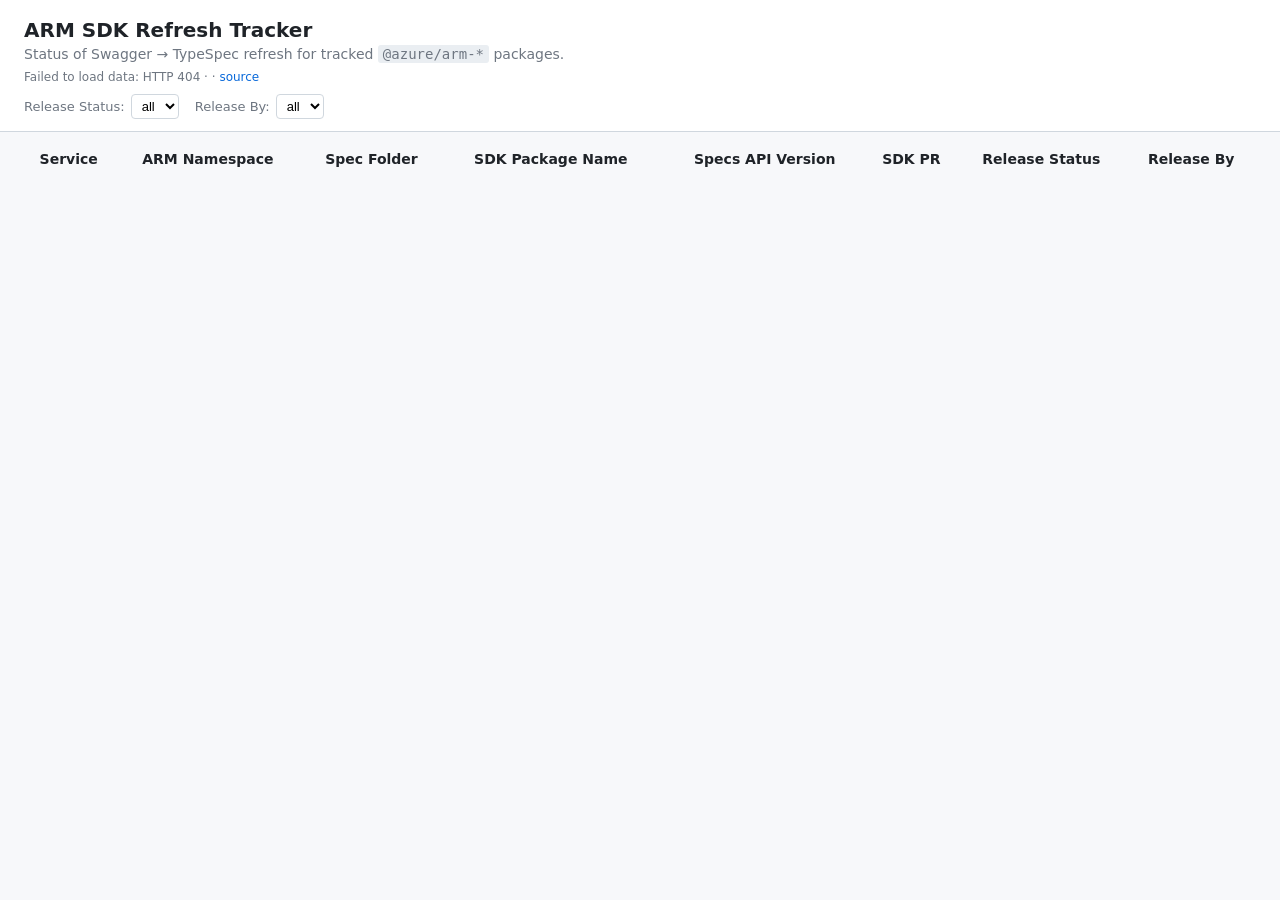
==== site/index.html @ ca32a007 "Load jQuery before DataTables so the grid initializes DataTables 2.1.8 from cdn.datatables.net's def" ====
<!doctype html>
<html lang="en">
  <head>
    <meta charset="utf-8" />
    <meta name="viewport" content="width=device-width, initial-scale=1" />
    <title>ARM SDK Refresh Tracker</title>
    <link rel="stylesheet" href="https://cdn.datatables.net/2.1.8/css/dataTables.dataTables.min.css" />
    <link rel="stylesheet" href="styles.css" />
  </head>
  <body>
    <header>
      <h1>ARM SDK Refresh Tracker</h1>
      <p class="sub">Status of Swagger → TypeSpec refresh for tracked <code>@azure/arm-*</code> packages.</p>
      <p class="meta">
        <span id="lastUpdated">Loading…</span>
        ·
        <span id="rowCount"></span>
        ·
        <a href="https://github.com/JialinHuang803/arm-refresh-tracker">source</a>
      </p>
      <div class="filters">
        <label>Release Status:
          <select id="filter-status">
            <option value="">all</option>
          </select>
        </label>
        <label>Release By:
          <select id="filter-by">
            <option value="">all</option>
          </select>
        </label>
      </div>
    </header>
    <main>
      <table id="grid" class="display compact" style="width:100%">
        <thead>
          <tr>
            <th>Service</th>
            <th>ARM Namespace</th>
            <th>Spec Folder</th>
            <th>SDK Package Name</th>
            <th>Specs API Version</th>
            <th>SDK PR</th>
            <th>Release Status</th>
            <th>Release By</th>
          </tr>
        </thead>
      </table>
    </main>
    <script src="https://code.jquery.com/jquery-3.7.1.min.js" integrity="sha256-/JqT3SQfawRcv/BIHPThkBvs0OEvtFFmqPF/lYI/Cxo=" crossorigin="anonymous"></script>
    <script src="https://cdn.datatables.net/2.1.8/js/dataTables.min.js"></script>
    <script src="app.js"></script>
  </body>
</html>
---- site/styles.css ----
:root {
  --bg: #f7f8fa;
  --fg: #1f2328;
  --muted: #6e7681;
  --border: #d0d7de;
  --accent: #0969da;
  --status-released-bg: #dafbe1;
  --status-released-fg: #1a7f37;
  --status-in-progress-bg: #fff8c5;
  --status-in-progress-fg: #7a5b00;
  --status-to-release-bg: #ddf4ff;
  --status-to-release-fg: #0969da;
  --status-not-started-bg: #ffebe9;
  --status-not-started-fg: #cf222e;
  --by-refresh-bg: #fdebff;
  --by-refresh-fg: #8250df;
  --by-self-serve-bg: #ddf4ff;
  --by-self-serve-fg: #0969da;
}

* { box-sizing: border-box; }

body {
  margin: 0;
  font-family: -apple-system, BlinkMacSystemFont, "Segoe UI", system-ui, sans-serif;
  font-size: 14px;
  color: var(--fg);
  background: var(--bg);
}

header {
  padding: 18px 24px 12px;
  background: white;
  border-bottom: 1px solid var(--border);
}

header h1 {
  margin: 0 0 4px;
  font-size: 20px;
  font-weight: 600;
}

header .sub {
  margin: 0 0 8px;
  color: var(--muted);
}

header .meta {
  margin: 0 0 10px;
  color: var(--muted);
  font-size: 12px;
}

header code {
  background: #eaeef2;
  padding: 1px 5px;
  border-radius: 3px;
}

.filters {
  display: flex;
  gap: 16px;
  margin-top: 6px;
  align-items: center;
}

.filters label {
  display: flex;
  align-items: center;
  gap: 6px;
  font-size: 13px;
  color: var(--muted);
}

.filters select {
  font-size: 13px;
  padding: 3px 6px;
  border: 1px solid var(--border);
  border-radius: 4px;
  background: white;
}

main {
  padding: 16px 24px 32px;
}

table.dataTable {
  background: white;
  border: 1px solid var(--border);
  border-collapse: collapse;
}

table.dataTable thead th {
  background: #f6f8fa;
  font-weight: 600;
  border-bottom: 1px solid var(--border);
}

table.dataTable td {
  vertical-align: top;
}

a {
  color: var(--accent);
  text-decoration: none;
}

a:hover { text-decoration: underline; }

.badge {
  display: inline-block;
  padding: 2px 8px;
  border-radius: 12px;
  font-size: 12px;
  font-weight: 500;
  white-space: nowrap;
}

.badge-Released { background: var(--status-released-bg); color: var(--status-released-fg); }
.badge-In-Progress { background: var(--status-in-progress-bg); color: var(--status-in-progress-fg); }
.badge-To-Release { background: var(--status-to-release-bg); color: var(--status-to-release-fg); }
.badge-Not-Started { background: var(--status-not-started-bg); color: var(--status-not-started-fg); }

.tag-refresh { background: var(--by-refresh-bg); color: var(--by-refresh-fg); }
.tag-self-serve { background: var(--by-self-serve-bg); color: var(--by-self-serve-fg); }
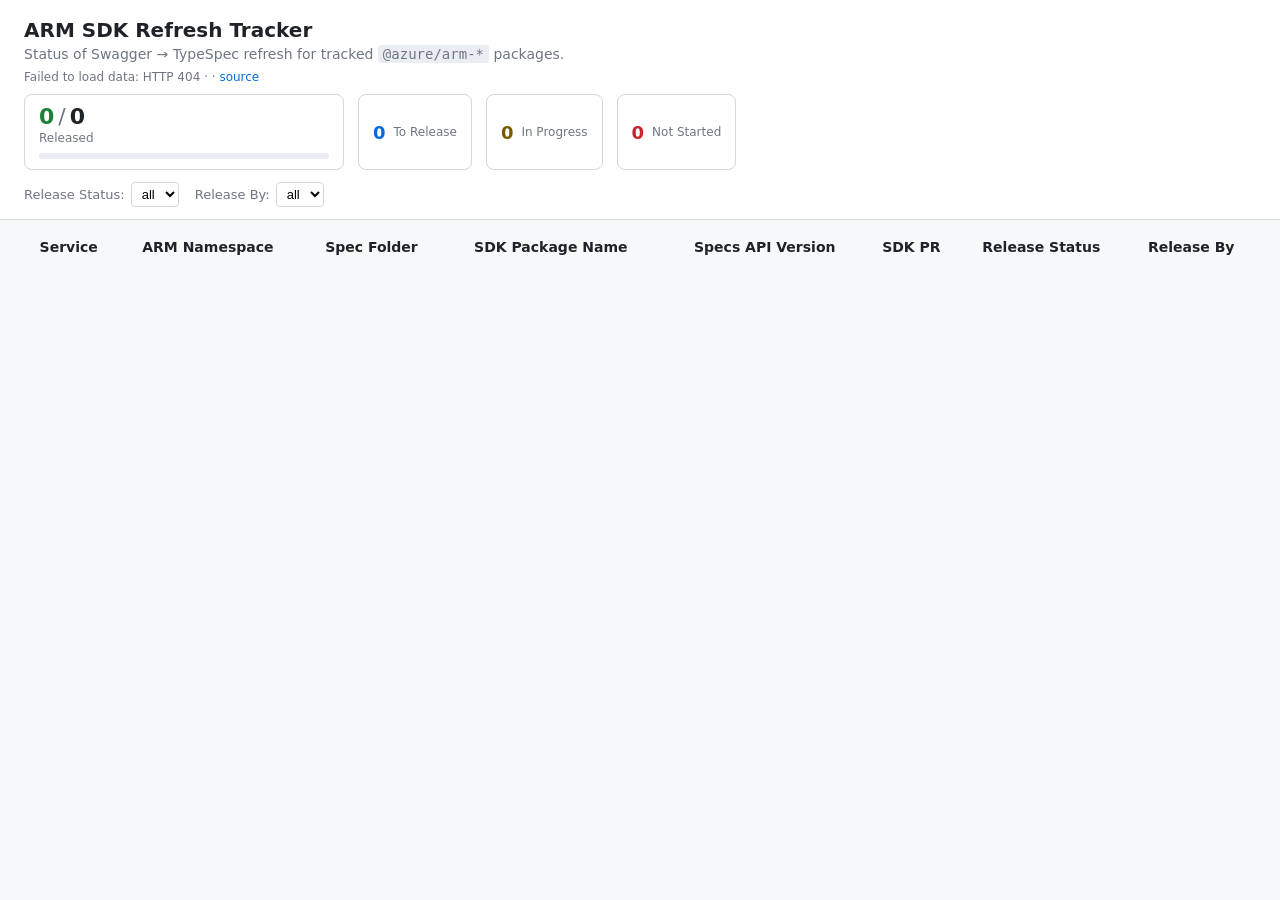
==== commit 9c485a0c: "Add summary stats panel; auto-deploy on push to site/ - Headline tile shows 'Released X / Y' plus a " ====
--- a/site/index.html
+++ b/site/index.html
@@ -18,6 +18,25 @@
         ·
         <a href="https://github.com/JialinHuang803/arm-refresh-tracker">source</a>
       </p>
+      <div id="stats" class="stats" hidden>
+        <div class="stat stat-headline">
+          <div class="stat-value"><span id="stat-released">0</span><span class="stat-divider">/</span><span id="stat-total">0</span></div>
+          <div class="stat-label">Released <span id="stat-percent" class="stat-percent"></span></div>
+          <div class="progress"><div id="stat-bar" class="progress-bar"></div></div>
+        </div>
+        <div class="stat stat-pill stat-to-release">
+          <span class="stat-value" id="stat-to-release">0</span>
+          <span class="stat-label">To Release</span>
+        </div>
+        <div class="stat stat-pill stat-in-progress">
+          <span class="stat-value" id="stat-in-progress">0</span>
+          <span class="stat-label">In Progress</span>
+        </div>
+        <div class="stat stat-pill stat-not-started">
+          <span class="stat-value" id="stat-not-started">0</span>
+          <span class="stat-label">Not Started</span>
+        </div>
+      </div>
       <div class="filters">
         <label>Release Status:
           <select id="filter-status">
--- a/site/styles.css
+++ b/site/styles.css
@@ -123,3 +123,67 @@
 
 .tag-refresh { background: var(--by-refresh-bg); color: var(--by-refresh-fg); }
 .tag-self-serve { background: var(--by-self-serve-bg); color: var(--by-self-serve-fg); }
+
+.stats {
+  display: flex;
+  flex-wrap: wrap;
+  gap: 14px;
+  align-items: stretch;
+  margin: 4px 0 12px;
+}
+
+.stat {
+  background: white;
+  border: 1px solid var(--border);
+  border-radius: 8px;
+  padding: 10px 14px;
+  display: flex;
+  flex-direction: column;
+  justify-content: center;
+}
+
+.stat-headline { min-width: 220px; flex: 1 1 240px; max-width: 320px; }
+.stat-headline .stat-value {
+  font-size: 22px;
+  font-weight: 600;
+  line-height: 1.1;
+  display: flex;
+  align-items: baseline;
+  gap: 2px;
+}
+.stat-headline .stat-divider { color: var(--muted); margin: 0 2px; font-weight: 400; }
+.stat-headline #stat-released { color: var(--status-released-fg); }
+.stat-headline .stat-label {
+  font-size: 12px;
+  color: var(--muted);
+  margin-top: 2px;
+}
+.stat-percent { color: var(--status-released-fg); font-weight: 500; margin-left: 4px; }
+
+.progress {
+  margin-top: 8px;
+  height: 6px;
+  background: #eaeef2;
+  border-radius: 3px;
+  overflow: hidden;
+}
+.progress-bar {
+  height: 100%;
+  width: 0%;
+  background: var(--status-released-fg);
+  transition: width 320ms ease-out;
+}
+
+.stat-pill {
+  flex-direction: row;
+  align-items: center;
+  gap: 8px;
+  padding: 8px 14px;
+  min-height: 0;
+}
+.stat-pill .stat-value { font-size: 18px; font-weight: 600; }
+.stat-pill .stat-label { font-size: 12px; color: var(--muted); }
+
+.stat-to-release .stat-value { color: var(--status-to-release-fg); }
+.stat-in-progress .stat-value { color: var(--status-in-progress-fg); }
+.stat-not-started .stat-value { color: var(--status-not-started-fg); }
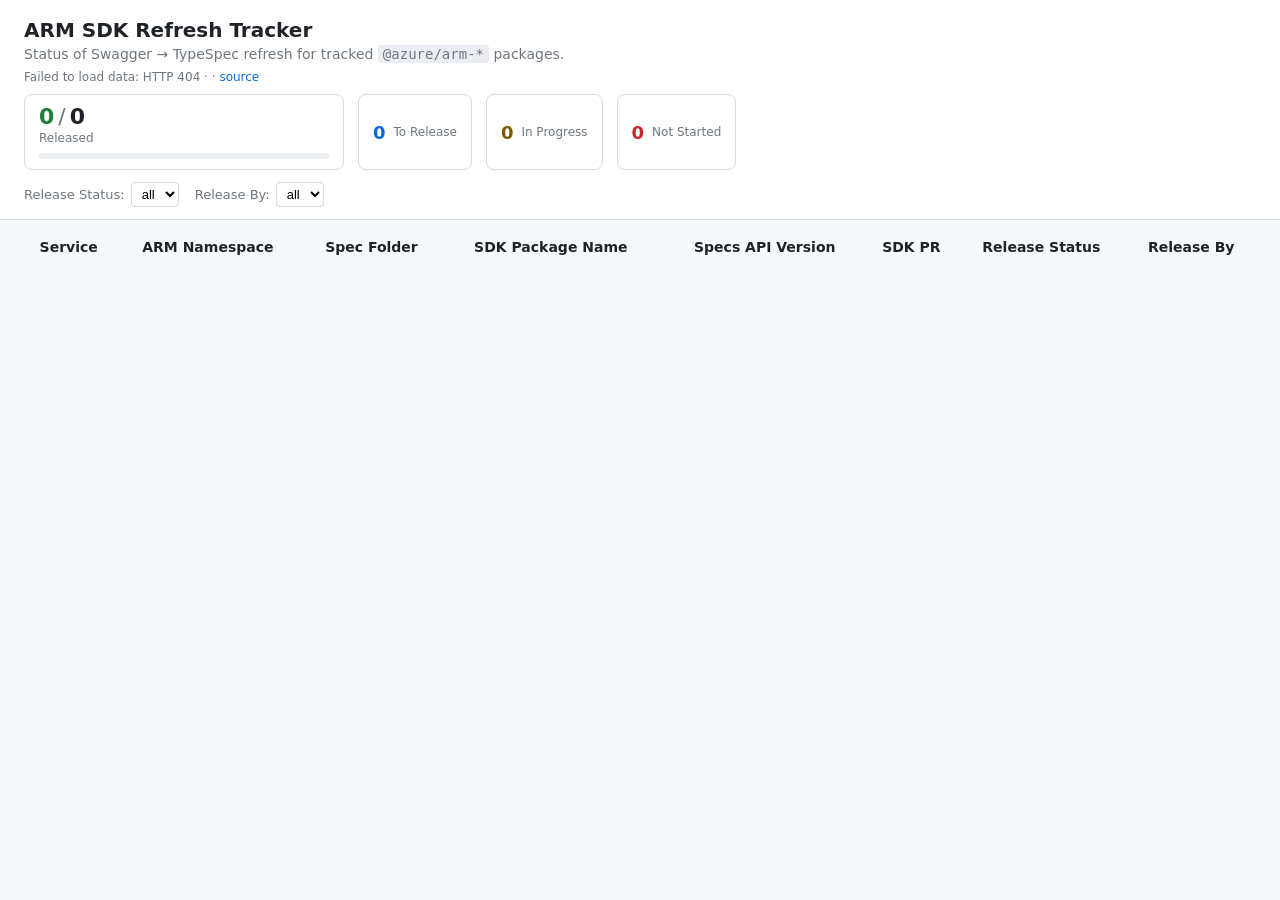
==== commit be62ce1a: "Break down the In Progress pill by Release By The In Progress stat now shows '<n> refresh · <n> self" ====
--- a/site/index.html
+++ b/site/index.html
@@ -30,7 +30,10 @@
         </div>
         <div class="stat stat-pill stat-in-progress">
           <span class="stat-value" id="stat-in-progress">0</span>
-          <span class="stat-label">In Progress</span>
+          <span class="stat-label">
+            In Progress
+            <span class="stat-sub" id="stat-in-progress-breakdown"></span>
+          </span>
         </div>
         <div class="stat stat-pill stat-not-started">
           <span class="stat-value" id="stat-not-started">0</span>
--- a/site/styles.css
+++ b/site/styles.css
@@ -182,7 +182,8 @@
   min-height: 0;
 }
 .stat-pill .stat-value { font-size: 18px; font-weight: 600; }
-.stat-pill .stat-label { font-size: 12px; color: var(--muted); }
+.stat-pill .stat-label { font-size: 12px; color: var(--muted); display: flex; flex-direction: column; }
+.stat-pill .stat-sub { font-size: 11px; color: var(--muted); opacity: 0.85; margin-top: 1px; }
 
 .stat-to-release .stat-value { color: var(--status-to-release-fg); }
 .stat-in-progress .stat-value { color: var(--status-in-progress-fg); }
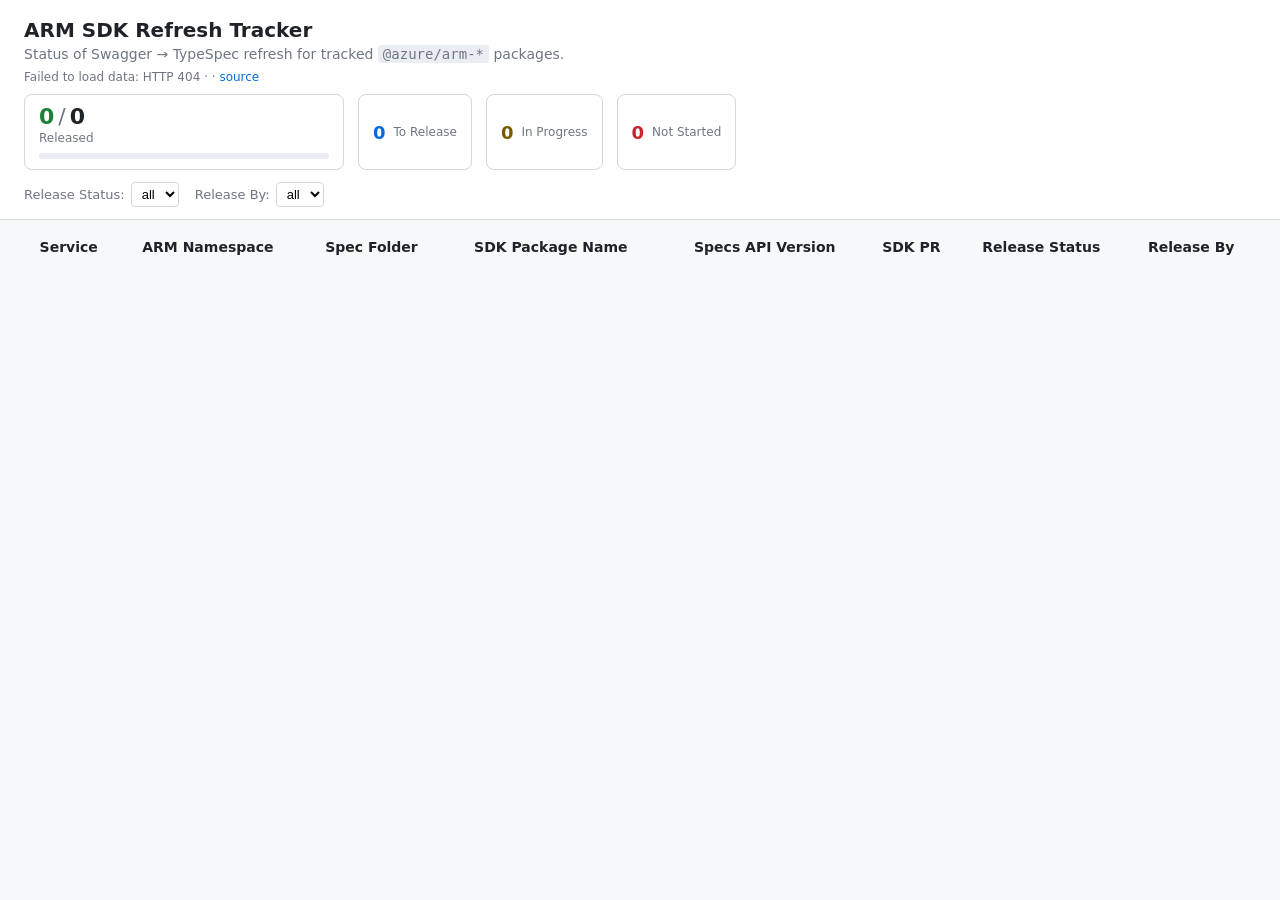
==== commit bff1b163: "Cache-bust app.js and styles.css per deploy Browsers were caching old versions of app.js / styles.cs" ====
--- a/site/index.html
+++ b/site/index.html
@@ -5,7 +5,7 @@
     <meta name="viewport" content="width=device-width, initial-scale=1" />
     <title>ARM SDK Refresh Tracker</title>
     <link rel="stylesheet" href="https://cdn.datatables.net/2.1.8/css/dataTables.dataTables.min.css" />
-    <link rel="stylesheet" href="styles.css" />
+    <link rel="stylesheet" href="styles.css?v=__ASSET_VERSION__" />
   </head>
   <body>
     <header>
@@ -71,6 +71,6 @@
     </main>
     <script src="https://code.jquery.com/jquery-3.7.1.min.js" integrity="sha256-/JqT3SQfawRcv/BIHPThkBvs0OEvtFFmqPF/lYI/Cxo=" crossorigin="anonymous"></script>
     <script src="https://cdn.datatables.net/2.1.8/js/dataTables.min.js"></script>
-    <script src="app.js"></script>
+    <script src="app.js?v=__ASSET_VERSION__"></script>
   </body>
 </html>
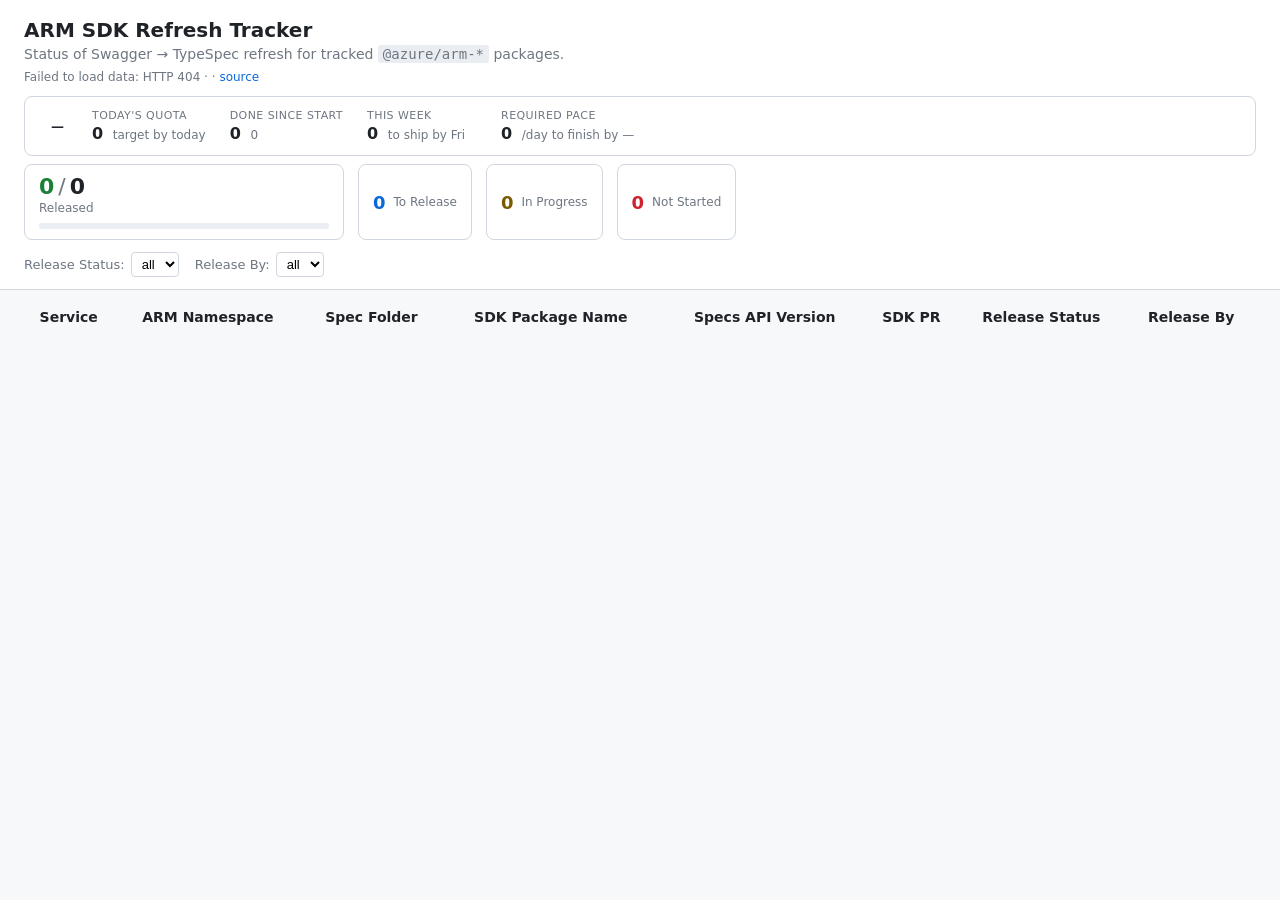
==== commit 74804b25: "Add June 30 release planner panel to dashboard Hard-coded burndown: 4 packages/working day from 2026" ====
--- a/site/index.html
+++ b/site/index.html
@@ -18,6 +18,27 @@
         ·
         <a href="https://github.com/JialinHuang803/arm-refresh-tracker">source</a>
       </p>
+      <div id="planner" class="planner" hidden>
+        <div class="planner-badge" id="planner-badge">—</div>
+        <div class="planner-fields">
+          <div class="planner-field">
+            <div class="planner-label">Today's quota</div>
+            <div class="planner-value"><span id="planner-target-today">0</span> <span class="planner-sub">target by today</span></div>
+          </div>
+          <div class="planner-field">
+            <div class="planner-label">Done since start</div>
+            <div class="planner-value"><span id="planner-actual">0</span> <span class="planner-sub" id="planner-delta">0</span></div>
+          </div>
+          <div class="planner-field">
+            <div class="planner-label">This week</div>
+            <div class="planner-value"><span id="planner-week-target">0</span> <span class="planner-sub">to ship by Fri</span></div>
+          </div>
+          <div class="planner-field">
+            <div class="planner-label">Required pace</div>
+            <div class="planner-value"><span id="planner-pace">0</span> <span class="planner-sub">/day to finish by <span id="planner-deadline">—</span></span></div>
+          </div>
+        </div>
+      </div>
       <div id="stats" class="stats" hidden>
         <div class="stat stat-headline">
           <div class="stat-value"><span id="stat-released">0</span><span class="stat-divider">/</span><span id="stat-total">0</span></div>
--- a/site/styles.css
+++ b/site/styles.css
@@ -188,3 +188,38 @@
 .stat-to-release .stat-value { color: var(--status-to-release-fg); }
 .stat-in-progress .stat-value { color: var(--status-in-progress-fg); }
 .stat-not-started .stat-value { color: var(--status-not-started-fg); }
+
+/* Planner panel */
+.planner {
+  display: flex;
+  align-items: center;
+  gap: 16px;
+  padding: 12px 14px;
+  margin: 12px 0 8px;
+  background: white;
+  border: 1px solid var(--border);
+  border-radius: 8px;
+  flex-wrap: wrap;
+}
+.planner-badge {
+  padding: 6px 12px;
+  border-radius: 999px;
+  font-weight: 600;
+  font-size: 13px;
+  white-space: nowrap;
+}
+.planner-ahead { background: var(--status-released-bg); color: var(--status-released-fg); }
+.planner-behind { background: var(--status-not-started-bg); color: var(--status-not-started-fg); }
+.planner-neutral { background: var(--status-to-release-bg); color: var(--status-to-release-fg); }
+.planner-fields {
+  display: flex;
+  gap: 24px;
+  flex-wrap: wrap;
+  flex: 1;
+}
+.planner-field { min-width: 110px; }
+.planner-label { font-size: 11px; color: var(--muted); text-transform: uppercase; letter-spacing: 0.04em; }
+.planner-value { font-size: 16px; font-weight: 600; margin-top: 2px; }
+.planner-sub { font-size: 12px; color: var(--muted); font-weight: 400; margin-left: 4px; }
+.planner-delta-ahead { color: var(--status-released-fg); font-weight: 600; }
+.planner-delta-behind { color: var(--status-not-started-fg); font-weight: 600; }
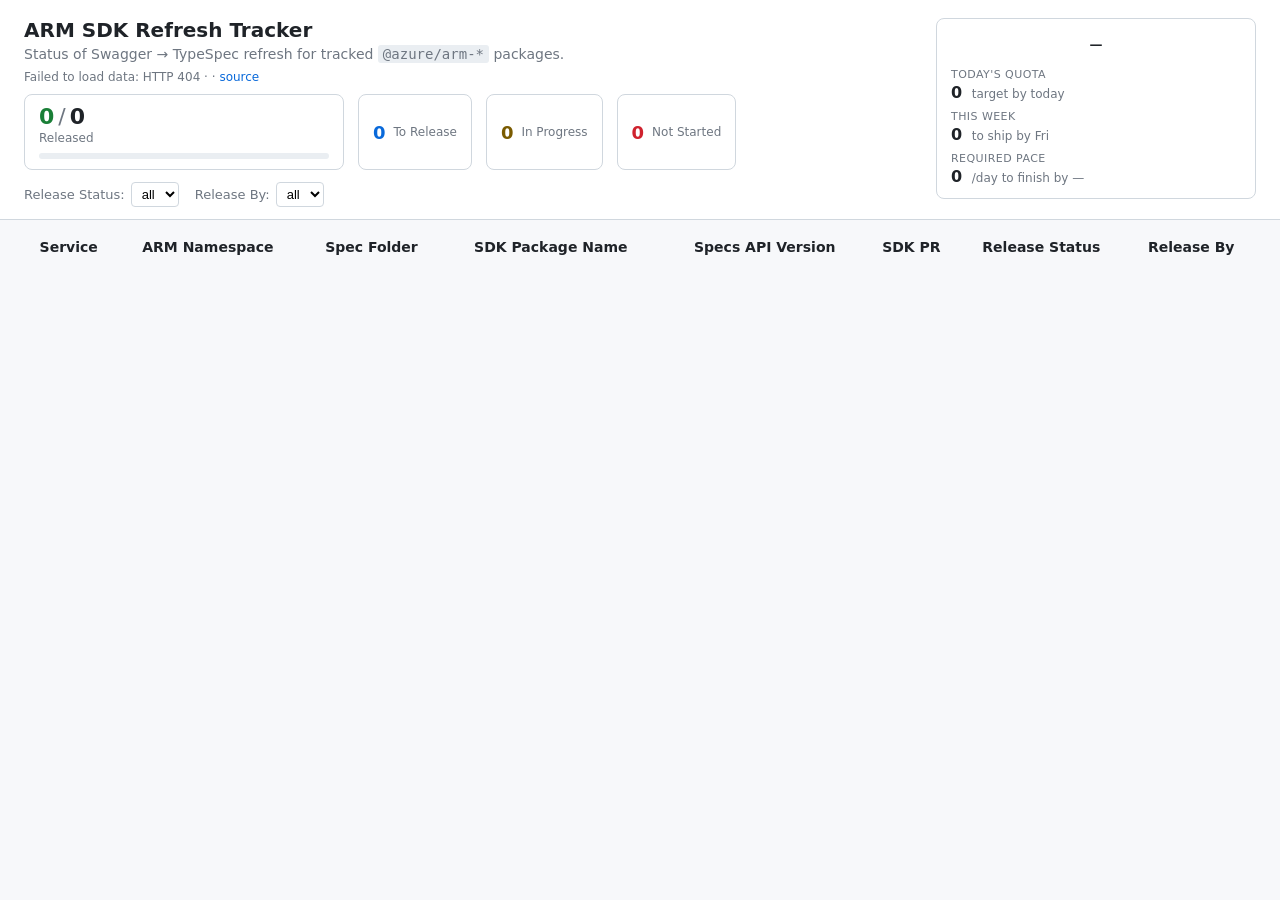
==== commit 2ca7fc6c: "Planner panel: UTC+8 dates, drop 'Done since start', move to top-right column - Compute 'today' in U" ====
--- a/site/index.html
+++ b/site/index.html
@@ -9,69 +9,71 @@
   </head>
   <body>
     <header>
-      <h1>ARM SDK Refresh Tracker</h1>
-      <p class="sub">Status of Swagger → TypeSpec refresh for tracked <code>@azure/arm-*</code> packages.</p>
-      <p class="meta">
-        <span id="lastUpdated">Loading…</span>
-        ·
-        <span id="rowCount"></span>
-        ·
-        <a href="https://github.com/JialinHuang803/arm-refresh-tracker">source</a>
-      </p>
-      <div id="planner" class="planner" hidden>
-        <div class="planner-badge" id="planner-badge">—</div>
-        <div class="planner-fields">
-          <div class="planner-field">
-            <div class="planner-label">Today's quota</div>
-            <div class="planner-value"><span id="planner-target-today">0</span> <span class="planner-sub">target by today</span></div>
+      <div class="header-cols">
+        <div class="header-main">
+          <h1>ARM SDK Refresh Tracker</h1>
+          <p class="sub">Status of Swagger → TypeSpec refresh for tracked <code>@azure/arm-*</code> packages.</p>
+          <p class="meta">
+            <span id="lastUpdated">Loading…</span>
+            ·
+            <span id="rowCount"></span>
+            ·
+            <a href="https://github.com/JialinHuang803/arm-refresh-tracker">source</a>
+          </p>
+          <div id="stats" class="stats" hidden>
+            <div class="stat stat-headline">
+              <div class="stat-value"><span id="stat-released">0</span><span class="stat-divider">/</span><span id="stat-total">0</span></div>
+              <div class="stat-label">Released <span id="stat-percent" class="stat-percent"></span></div>
+              <div class="progress"><div id="stat-bar" class="progress-bar"></div></div>
+            </div>
+            <div class="stat stat-pill stat-to-release">
+              <span class="stat-value" id="stat-to-release">0</span>
+              <span class="stat-label">To Release</span>
+            </div>
+            <div class="stat stat-pill stat-in-progress">
+              <span class="stat-value" id="stat-in-progress">0</span>
+              <span class="stat-label">
+                In Progress
+                <span class="stat-sub" id="stat-in-progress-breakdown"></span>
+              </span>
+            </div>
+            <div class="stat stat-pill stat-not-started">
+              <span class="stat-value" id="stat-not-started">0</span>
+              <span class="stat-label">Not Started</span>
+            </div>
           </div>
-          <div class="planner-field">
-            <div class="planner-label">Done since start</div>
-            <div class="planner-value"><span id="planner-actual">0</span> <span class="planner-sub" id="planner-delta">0</span></div>
-          </div>
-          <div class="planner-field">
-            <div class="planner-label">This week</div>
-            <div class="planner-value"><span id="planner-week-target">0</span> <span class="planner-sub">to ship by Fri</span></div>
-          </div>
-          <div class="planner-field">
-            <div class="planner-label">Required pace</div>
-            <div class="planner-value"><span id="planner-pace">0</span> <span class="planner-sub">/day to finish by <span id="planner-deadline">—</span></span></div>
+          <div class="filters">
+            <label>Release Status:
+              <select id="filter-status">
+                <option value="">all</option>
+              </select>
+            </label>
+            <label>Release By:
+              <select id="filter-by">
+                <option value="">all</option>
+              </select>
+            </label>
           </div>
         </div>
-      </div>
-      <div id="stats" class="stats" hidden>
-        <div class="stat stat-headline">
-          <div class="stat-value"><span id="stat-released">0</span><span class="stat-divider">/</span><span id="stat-total">0</span></div>
-          <div class="stat-label">Released <span id="stat-percent" class="stat-percent"></span></div>
-          <div class="progress"><div id="stat-bar" class="progress-bar"></div></div>
-        </div>
-        <div class="stat stat-pill stat-to-release">
-          <span class="stat-value" id="stat-to-release">0</span>
-          <span class="stat-label">To Release</span>
-        </div>
-        <div class="stat stat-pill stat-in-progress">
-          <span class="stat-value" id="stat-in-progress">0</span>
-          <span class="stat-label">
-            In Progress
-            <span class="stat-sub" id="stat-in-progress-breakdown"></span>
-          </span>
-        </div>
-        <div class="stat stat-pill stat-not-started">
-          <span class="stat-value" id="stat-not-started">0</span>
-          <span class="stat-label">Not Started</span>
-        </div>
-      </div>
-      <div class="filters">
-        <label>Release Status:
-          <select id="filter-status">
-            <option value="">all</option>
-          </select>
-        </label>
-        <label>Release By:
-          <select id="filter-by">
-            <option value="">all</option>
-          </select>
-        </label>
+        <aside class="header-side">
+          <div id="planner" class="planner" hidden>
+            <div class="planner-badge" id="planner-badge">—</div>
+            <div class="planner-fields">
+              <div class="planner-field">
+                <div class="planner-label">Today's quota</div>
+                <div class="planner-value"><span id="planner-target-today">0</span> <span class="planner-sub">target by today</span></div>
+              </div>
+              <div class="planner-field">
+                <div class="planner-label">This week</div>
+                <div class="planner-value"><span id="planner-week-target">0</span> <span class="planner-sub">to ship by Fri</span></div>
+              </div>
+              <div class="planner-field">
+                <div class="planner-label">Required pace</div>
+                <div class="planner-value"><span id="planner-pace">0</span> <span class="planner-sub">/day to finish by <span id="planner-deadline">—</span></span></div>
+              </div>
+            </div>
+          </div>
+        </aside>
       </div>
     </header>
     <main>
--- a/site/styles.css
+++ b/site/styles.css
@@ -190,34 +190,43 @@
 .stat-not-started .stat-value { color: var(--status-not-started-fg); }
 
 /* Planner panel */
+.header-cols {
+  display: flex;
+  gap: 20px;
+  align-items: flex-start;
+}
+.header-main { flex: 1; min-width: 0; }
+.header-side { flex: 0 0 320px; }
+@media (max-width: 900px) {
+  .header-cols { flex-direction: column; }
+  .header-side { flex: 1 1 auto; width: 100%; }
+}
 .planner {
   display: flex;
-  align-items: center;
-  gap: 16px;
+  flex-direction: column;
+  gap: 10px;
   padding: 12px 14px;
-  margin: 12px 0 8px;
+  margin-top: 0;
   background: white;
   border: 1px solid var(--border);
   border-radius: 8px;
-  flex-wrap: wrap;
 }
 .planner-badge {
   padding: 6px 12px;
   border-radius: 999px;
   font-weight: 600;
   font-size: 13px;
-  white-space: nowrap;
+  text-align: center;
 }
 .planner-ahead { background: var(--status-released-bg); color: var(--status-released-fg); }
 .planner-behind { background: var(--status-not-started-bg); color: var(--status-not-started-fg); }
 .planner-neutral { background: var(--status-to-release-bg); color: var(--status-to-release-fg); }
 .planner-fields {
   display: flex;
-  gap: 24px;
-  flex-wrap: wrap;
-  flex: 1;
-}
-.planner-field { min-width: 110px; }
+  flex-direction: column;
+  gap: 8px;
+}
+.planner-field { }
 .planner-label { font-size: 11px; color: var(--muted); text-transform: uppercase; letter-spacing: 0.04em; }
 .planner-value { font-size: 16px; font-weight: 600; margin-top: 2px; }
 .planner-sub { font-size: 12px; color: var(--muted); font-weight: 400; margin-left: 4px; }
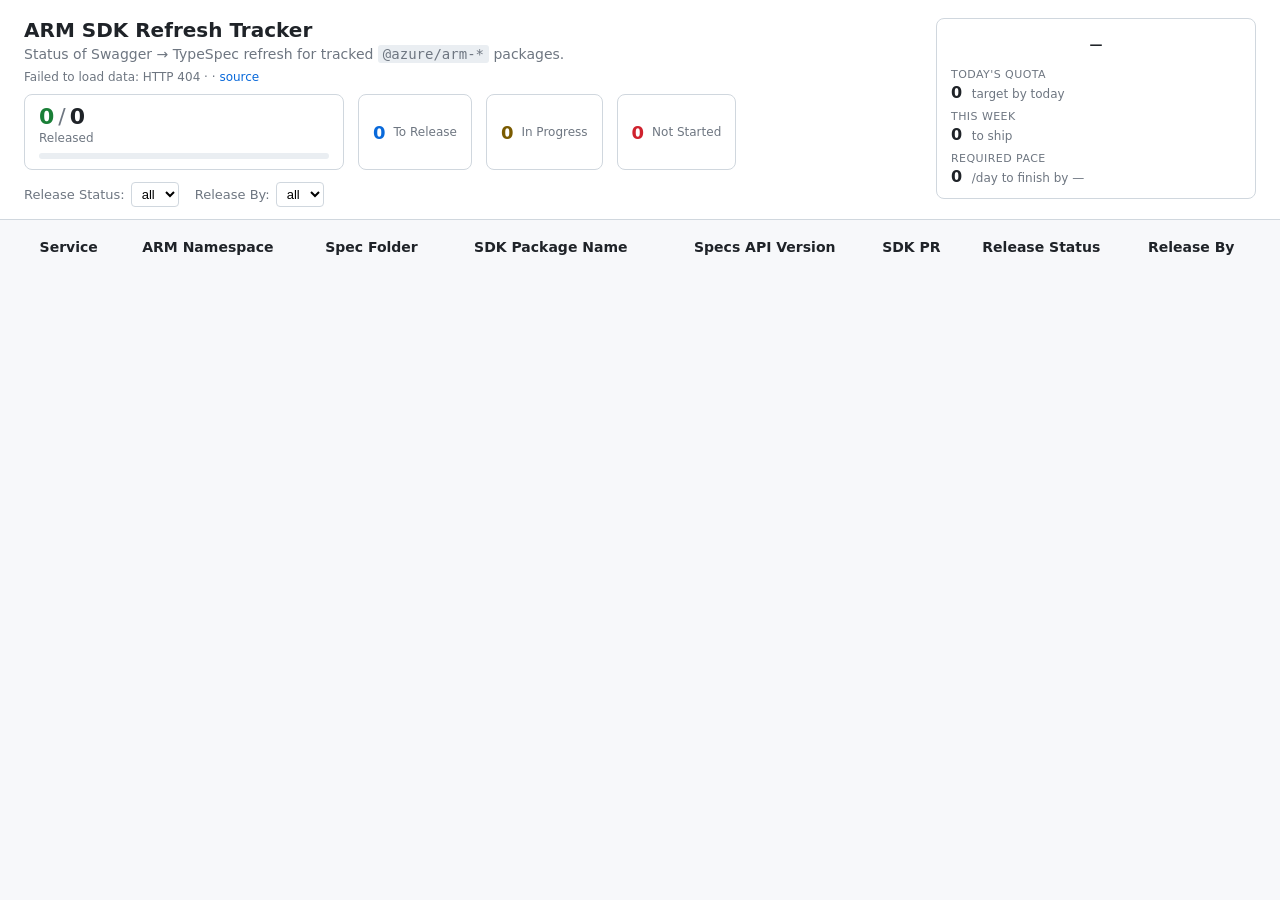
==== commit 5353c5b4: "Planner: 'This week' subtracts packages already released this week Capture each Released row's npm p" ====
--- a/site/index.html
+++ b/site/index.html
@@ -65,7 +65,7 @@
               </div>
               <div class="planner-field">
                 <div class="planner-label">This week</div>
-                <div class="planner-value"><span id="planner-week-target">0</span> <span class="planner-sub">to ship by Fri</span></div>
+                <div class="planner-value"><span id="planner-week-target">0</span> <span class="planner-sub" id="planner-week-sub">to ship</span></div>
               </div>
               <div class="planner-field">
                 <div class="planner-label">Required pace</div>
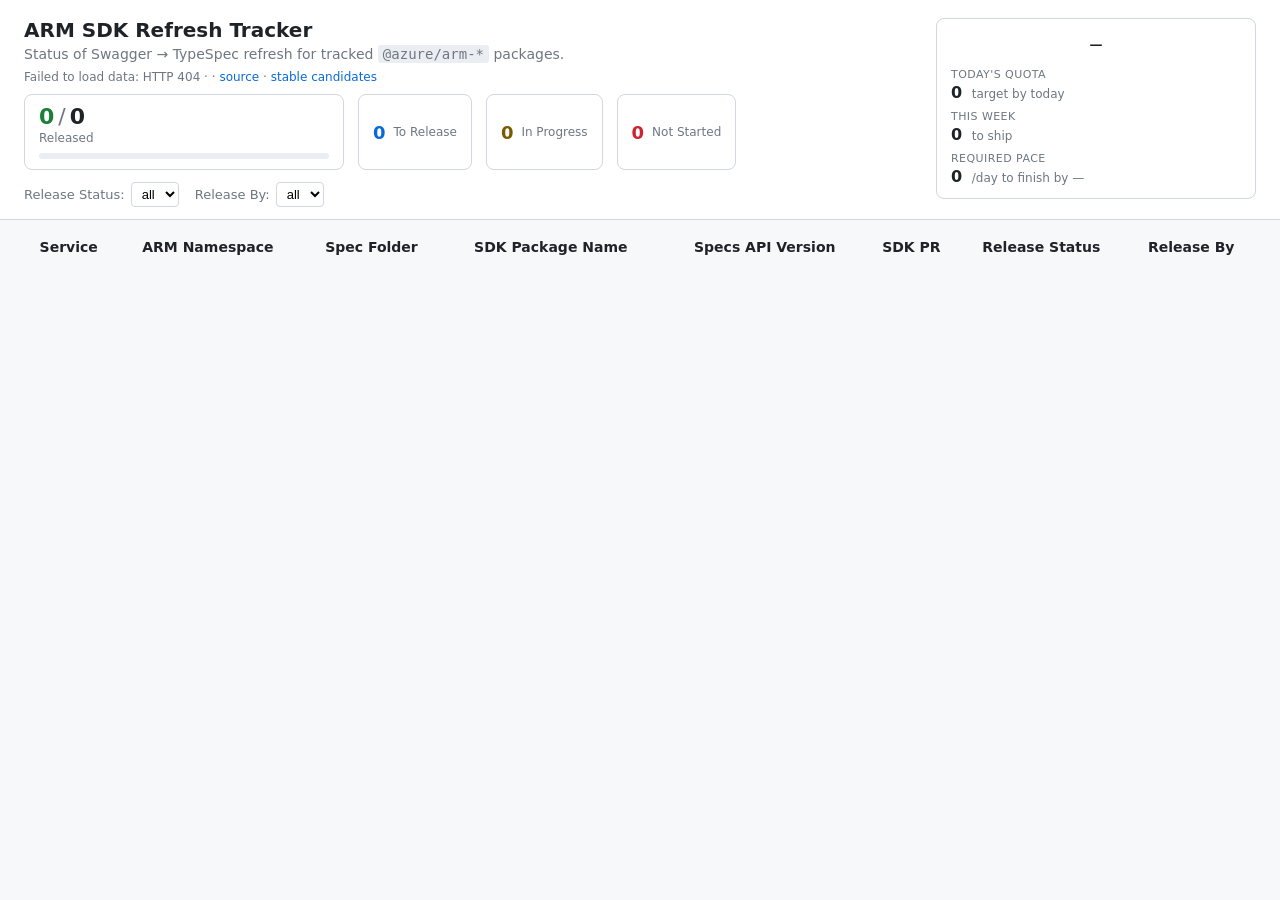
==== commit 18ac0650: "Add stable release candidates page - New page (stable.html + stable.js) showing packages with stable" ====
--- a/site/index.html
+++ b/site/index.html
@@ -19,6 +19,8 @@
             <span id="rowCount"></span>
             ·
             <a href="https://github.com/JialinHuang803/arm-refresh-tracker">source</a>
+            ·
+            <a href="stable.html">stable candidates</a>
           </p>
           <div id="stats" class="stats" hidden>
             <div class="stat stat-headline">
--- a/site/styles.css
+++ b/site/styles.css
@@ -120,6 +120,7 @@
 .badge-In-Progress { background: var(--status-in-progress-bg); color: var(--status-in-progress-fg); }
 .badge-To-Release { background: var(--status-to-release-bg); color: var(--status-to-release-fg); }
 .badge-Not-Started { background: var(--status-not-started-bg); color: var(--status-not-started-fg); }
+.badge-beta { background: #fff8c5; color: #7a5b00; }
 
 .tag-refresh { background: var(--by-refresh-bg); color: var(--by-refresh-fg); }
 .tag-self-serve { background: var(--by-self-serve-bg); color: var(--by-self-serve-fg); }
